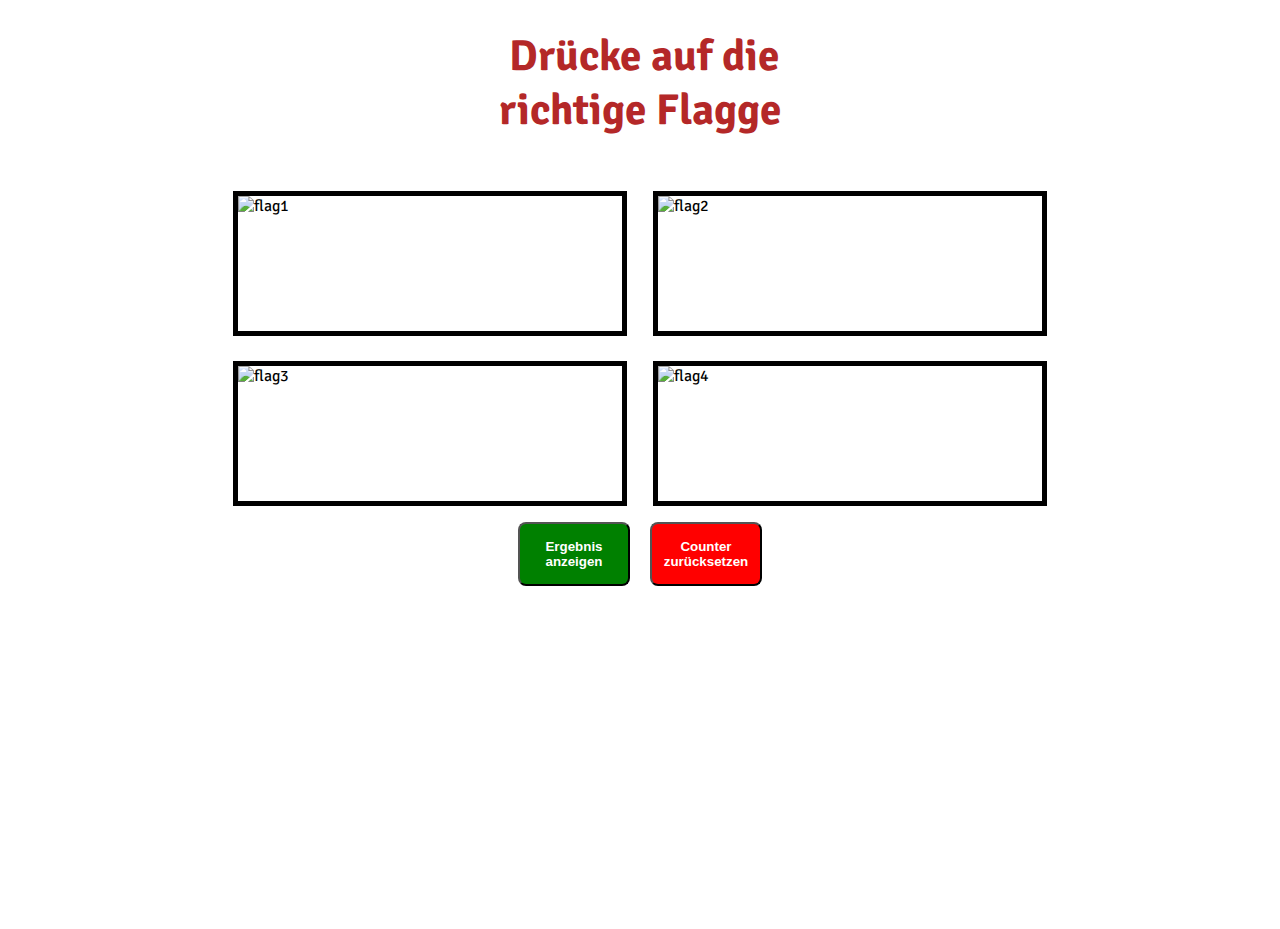
==== easyMode.html @ 2f890996 "Add files via upload" ====
<!DOCTYPE html>
<html lang="de">
<head>
    <meta charset="UTF-8">
    <meta http-equiv="X-UA-Compatible" content="IE=edge">
    <meta name="viewport" content="width=device-width, initial-scale=1.0">
    <title>Leicht</title>
    <link rel="stylesheet" href="easyMode.css">
    <link rel="preconnect" href="https://fonts.googleapis.com">
    <link rel="preconnect" href="https://fonts.gstatic.com" crossorigin>
    <link href="https://fonts.googleapis.com/css2?family=Ibarra+Real+Nova:ital,wght@1,500&family=Open+Sans:wght@500&family=Poppins&family=Ramabhadra&family=Signika+Negative:wght@500&display=swap" rel="stylesheet">
</head>
<body id="body">
    

    <h1 id="h1">&nbsp;Drücke auf die <br>richtige Flagge</h1>
    <div id="country"></div>

    <div id="flagContainer">
        <img id="flagOne" alt="flag1">
        <img id="flagTwo" alt="flag2">
    </div>

    <div id="flagContainerTwo">
        <img id="flagThree" alt="flag3">
        <img id="flagFour" alt="flag4">
    </div>

    <div id="counter"></div>

    <div id="reset">
        <button id="ergebnisButton">Ergebnis<br>anzeigen</button>
        &nbsp;&nbsp;&nbsp;&nbsp;&nbsp;
        <button id="resetButton">Counter<br>zurücksetzen</button>
    </div>



    <footer>
        .
    </footer>
    <script src="scriptEasy.js"></script>
</body>
</html>
---- easyMode.css ----
body {
    font-family: 'Ibarra Real Nova', serif;
    font-family: 'Open Sans', sans-serif;
    font-family: 'Poppins', sans-serif;
    font-family: 'Ramabhadra', sans-serif;
    font-family: 'Signika Negative', sans-serif;  
    min-width: auto;
    width: 100%;
    min-height: 100vh;
    height: 100vh;
    margin: 0;
}

h1 {
    display: flex;
    justify-content: center;
    align-items: center;
    font-size: 2.7em;
    color: rgb(180, 40, 40);
}

#country {
    display: flex;
    justify-content: center;
    align-items: center;
    font-size: 2.69rem;
    font-weight: 800;
}

#flagContainer {
    width: 100%;
    display: flex;
    justify-content: center;
    align-items: center;
    margin-top: 25px;
    max-height: 40vh;
    min-height: 10vh;
}

#flagOne {
    max-height: 40vh;
    min-height: 15vh;
    width: 300px;
    min-width: 30%;
    margin-right: 1%;
    margin-left: 10px;
    border: 5px solid black;
}

#flagOne:hover {
    cursor: pointer
}

#flagTwo {
    max-height: 40vh;
    min-height: 15vh;
    width: 300px;
    min-width: 30%;
    margin-left: 1%;
    margin-right: 10px;
    border: 5px solid black;
}

#flagTwo:hover {
    cursor: pointer
}

#flagContainerTwo {
    width: 100%;
    display: flex;
    justify-content: center;
    align-items: center;
    margin-top: 25px;
    max-height: 40vh;
    min-height: 10vh;
}

#flagThree {
    max-height: 40vh;
    min-height: 15vh;
    width: 300px;
    min-width: 30%;
    margin-right: 1%;
    margin-left: 10px;
    margin-right: 1%;
    border: 5px solid black;
}

#flagThree:hover {
    cursor: pointer
}

#flagFour {
    max-height: 40vh;
    min-height: 15vh;
    width: 300px;
    min-width: 30%;
    margin-left: 1%;
    margin-right: 10px;
    border: 5px solid black;
}

#flagFour:hover {
    cursor: pointer
}

#counter {
    display: flex;
    justify-content: center;
    align-items: center;
    margin-top: 1rem;
    font-size: 32px;
    font-weight: bold;
}

#reset {
    display: flex;
    justify-content: center;
    align-items: center;
    margin-top: 1rem;
}

#resetButton {
    font-weight: bold;
    color: white;
    background-color: red;
    border-radius: 8px;
    height: 4rem;
    width: 7rem;
    margin-top: -1rem;
}

#ergebnisButton {
    font-weight: bold;
    color: white;
    background-color: green;
    border-radius: 8px;
    height: 4rem;
    width: 7rem;
    margin-top: -1rem;
}

#ergebnisButton:hover {
    cursor: pointer;
}

#resetButton:hover {
    cursor: pointer;
}

footer {
    color: white;
}
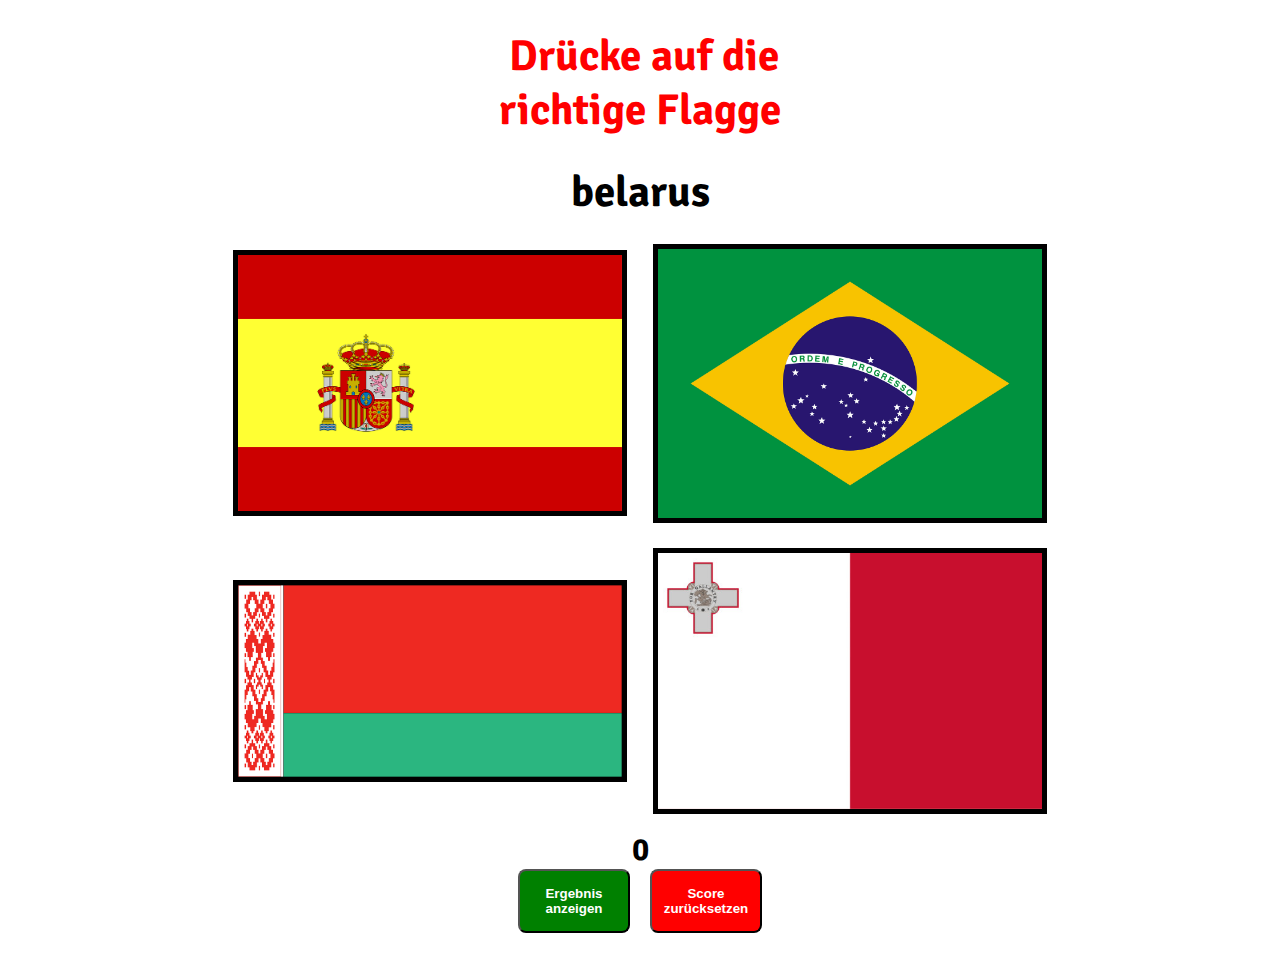
==== commit 955eba53: "Add files via upload" ====
--- a/easyMode.html
+++ b/easyMode.html
@@ -31,7 +31,7 @@
     <div id="reset">
         <button id="ergebnisButton">Ergebnis<br>anzeigen</button>
         &nbsp;&nbsp;&nbsp;&nbsp;&nbsp;
-        <button id="resetButton">Counter<br>zurücksetzen</button>
+        <button id="resetButton">Score<br>zurücksetzen</button>
     </div>
 
 
